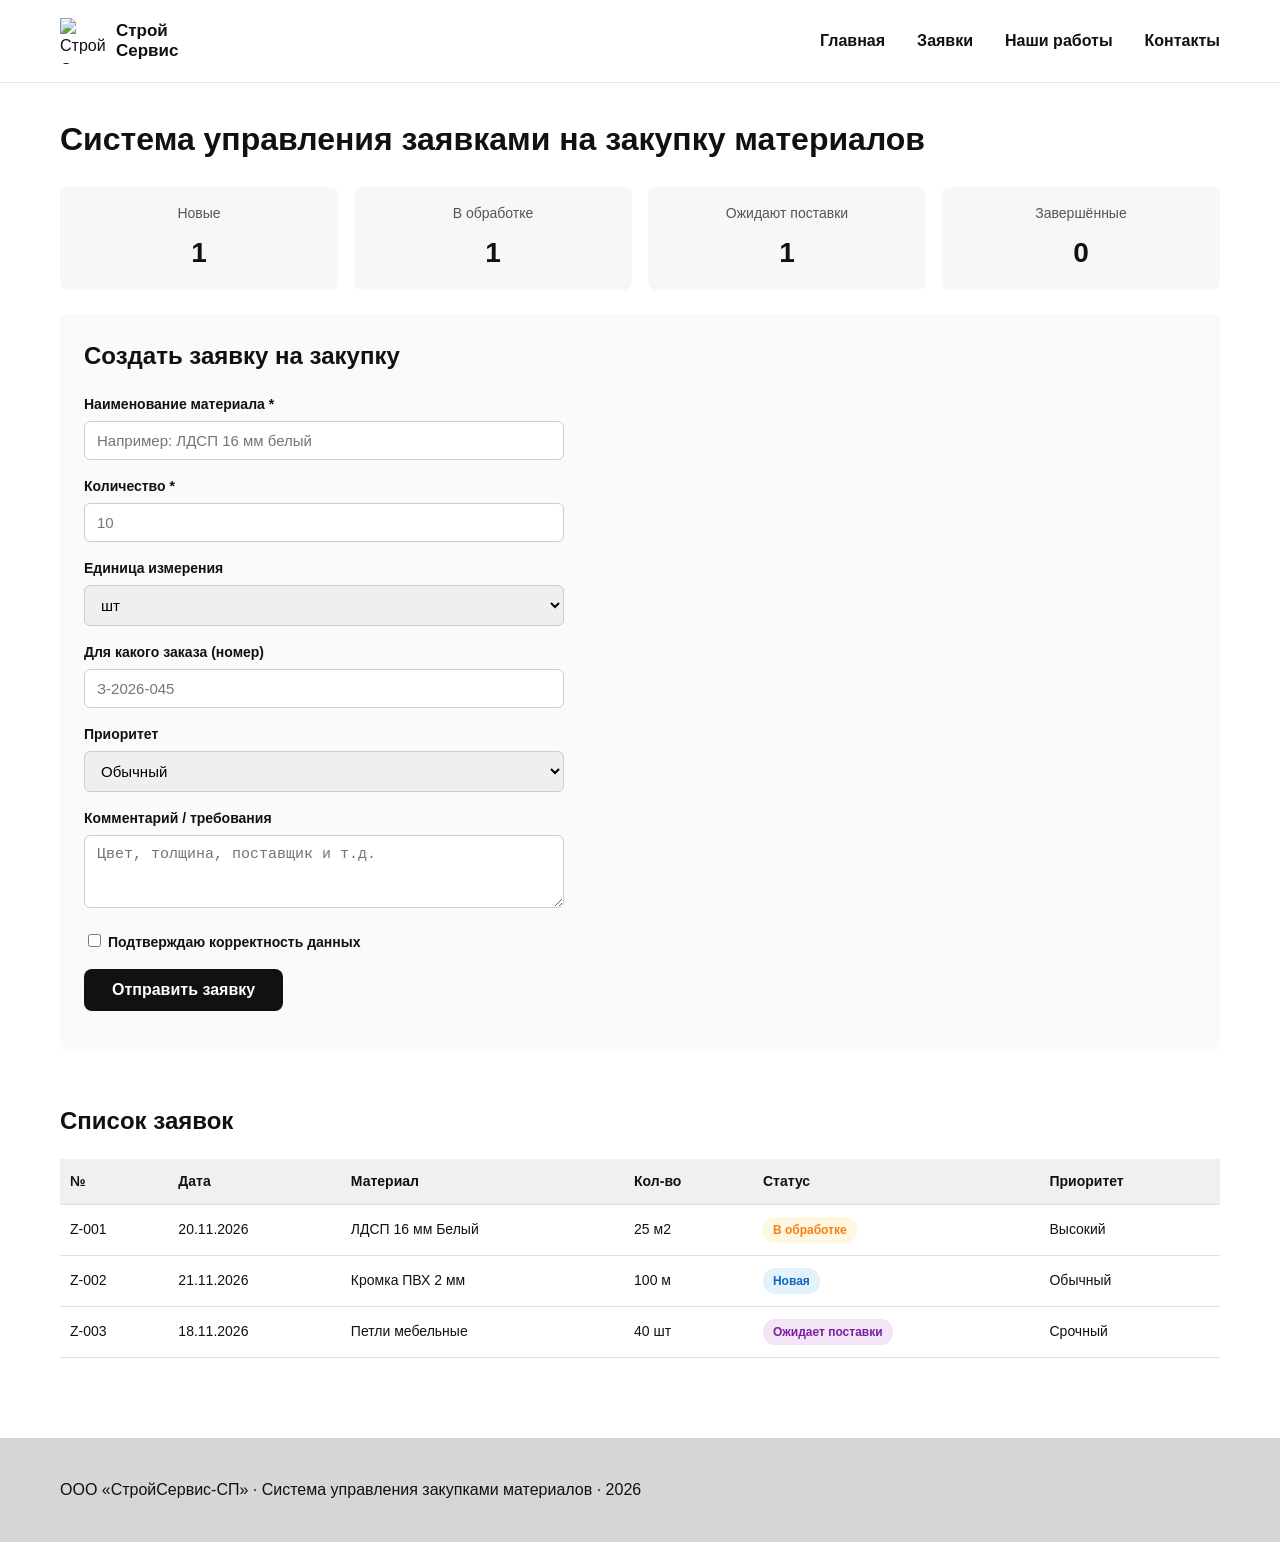
==== requests.html @ ca237415 "Add files via upload" ====
<!DOCTYPE html>
<html lang="ru">
<head>
    <meta charset="UTF-8">
    <meta name="viewport" content="width=device-width, initial-scale=1.0">
    <link rel="stylesheet" href="style.css">
    <title>Заявки на закупку материалов — СтройСервис-СП</title>
</head>
<body>
<header>
  <div class="container header-inner">
    <a class="logo" href="index.html">
      <img src="icons/logot.svg" alt="Строй Сервис" height="46" width="46">
      <div class="logo-text">Строй<br>Сервис</div>
    </a>
    <nav>
      <a href="index.html">Главная</a>
      <a href="requests.html">Заявки</a>
      <a href="#">Наши работы</a>
      <a href="#">Контакты</a>
    </nav>
  </div>
</header>

<main class="container">
  <h1 style="margin-top: 32px;">Система управления заявками на закупку материалов</h1>
  
  <section class="dashboard">
    <div class="stat-card">
      <h3>Новые</h3>
      <p class="stat-num" id="stat-new">3</p>
    </div>
    <div class="stat-card">
      <h3>В обработке</h3>
      <p class="stat-num" id="stat-process">5</p>
    </div>
    <div class="stat-card">
      <h3>Ожидают поставки</h3>
      <p class="stat-num" id="stat-wait">2</p>
    </div>
    <div class="stat-card">
      <h3>Завершённые</h3>
      <p class="stat-num" id="stat-done">12</p>
    </div>
  </section>

  <section class="form-section">
    <h2>Создать заявку на закупку</h2>
    <form id="material-request-form">
      <div class="form-row">
        <label for="material-name">Наименование материала *</label>
        <input type="text" id="material-name" name="materialName" required placeholder="Например: ЛДСП 16 мм белый">
      </div>
      <div class="form-row">
        <label for="quantity">Количество *</label>
        <input type="number" id="quantity" name="quantity" required min="1" placeholder="10">
      </div>
      <div class="form-row">
        <label for="unit">Единица измерения</label>
        <select id="unit" name="unit">
          <option value="шт">шт</option>
          <option value="м2">м²</option>
          <option value="м">м</option>
          <option value="кг">кг</option>
          <option value="л">л</option>
        </select>
      </div>
      <div class="form-row">
        <label for="order-ref">Для какого заказа (номер)</label>
        <input type="text" id="order-ref" name="orderRef" placeholder="З-2026-045">
      </div>
      <div class="form-row">
        <label for="priority">Приоритет</label>
        <select id="priority" name="priority">
          <option value="normal">Обычный</option>
          <option value="high">Высокий</option>
          <option value="urgent">Срочный</option>
        </select>
      </div>
      <div class="form-row">
        <label for="comment">Комментарий / требования</label>
        <textarea id="comment" name="comment" rows="3" placeholder="Цвет, толщина, поставщик и т.д."></textarea>
      </div>
      <div class="form-row">
        <label>
          <input type="checkbox" id="consent" name="consent" required>
          Подтверждаю корректность данных
        </label>
      </div>
      <button type="submit" class="btn-primary">Отправить заявку</button>
      <p id="form-message" class="form-message"></p>
    </form>
  </section>

  <section class="table-section">
    <h2>Список заявок</h2>
    <table id="requests-table">
      <thead>
        <tr>
          <th>№</th>
          <th>Дата</th>
          <th>Материал</th>
          <th>Кол-во</th>
          <th>Статус</th>
          <th>Приоритет</th>
        </tr>
      </thead>
      <tbody id="requests-body">
      </tbody>
    </table>
  </section>
</main>

<footer id="contacts">
  <div class="container">
    <p>ООО «СтройСервис-СП» · Система управления закупками материалов · 2026</p>
  </div>
</footer>

<script src="requests.js"></script>
</body>
</html>
---- style.css ----
* {
  box-sizing: border-box;
}

body {
  font-family: Arial, sans-serif;
  color: #111;
  background: #fff;
  min-width: 320px;
  overflow-x: hidden;
  margin: 0;
  line-height: 1.5;
}

.container {
  width: 100%;
  max-width: 1200px;
  margin: auto;
  padding: 0 20px;
}

header {
  padding: 18px 0;
  border-bottom: 1px solid #e8e8e8;
}

.header-inner {
  display: flex;
  justify-content: space-between;
  align-items: center;
}

.logo {
  display: flex;
  align-items: center;
  gap: 10px;
  color: #111;
  text-decoration: none;
}

.logo img {
  display: block;
  height: 46px;
  width: auto;
}

.logo-text {
  font-weight: 700;
  font-size: 17px;
  line-height: 1.15;
}

nav {
  display: flex;
  gap: 32px;
}

nav a {
  color: #111;
  text-decoration: none;
  font-weight: 700;
}

nav a:hover {
  color: #555;
}

/* Dashboard */
.dashboard {
  display: flex;
  gap: 16px;
  margin: 24px 0;
  flex-wrap: wrap;
}

.stat-card {
  flex: 1;
  min-width: 140px;
  background: #f7f7f7;
  border-radius: 8px;
  padding: 16px 20px;
  text-align: center;
}

.stat-card h3 {
  margin: 0 0 8px;
  font-size: 14px;
  color: #555;
  font-weight: 500;
}

.stat-num {
  margin: 0;
  font-size: 28px;
  font-weight: 700;
}

/* Form */
.form-section {
  background: #fafafa;
  padding: 24px;
  border-radius: 8px;
  margin-bottom: 32px;
}

.form-section h2 {
  margin-top: 0;
}

.form-row {
  margin-bottom: 16px;
}

.form-row label {
  display: block;
  margin-bottom: 6px;
  font-weight: 600;
  font-size: 14px;
}

.form-row input[type="text"],
.form-row input[type="number"],
.form-row select,
.form-row textarea {
  width: 100%;
  max-width: 480px;
  padding: 10px 12px;
  border: 1px solid #ccc;
  border-radius: 6px;
  font-size: 15px;
}

.btn-primary {
  background: #111;
  color: #fff;
  border: 0;
  border-radius: 8px;
  padding: 12px 28px;
  font-size: 16px;
  font-weight: 700;
  cursor: pointer;
}

.btn-primary:hover {
  background: #333;
}

.form-message {
  margin-top: 12px;
  font-weight: 600;
}

.form-message.is-error {
  color: #c00;
}

.form-message.is-success {
  color: #080;
}

/* Table */
.table-section {
  margin-bottom: 48px;
  overflow-x: auto;
}

table {
  width: 100%;
  border-collapse: collapse;
  font-size: 14px;
}

th, td {
  padding: 12px 10px;
  text-align: left;
  border-bottom: 1px solid #e0e0e0;
}

th {
  background: #f0f0f0;
  font-weight: 700;
}

.status {
  display: inline-block;
  padding: 4px 10px;
  border-radius: 12px;
  font-size: 12px;
  font-weight: 600;
}

.status-new { background: #e3f2fd; color: #1565c0; }
.status-processing { background: #fff8e1; color: #f57f17; }
.status-waiting { background: #f3e5f5; color: #7b1fa2; }
.status-done { background: #e8f5e9; color: #2e7d32; }
.status-rejected { background: #ffebee; color: #c62828; }

/* Hero */
.hero {
  display: flex;
  gap: 24px;
  margin-top: 28px;
}

.hero-img-wrap {
  width: 50%;
  height: 330px;
  position: relative;
  overflow: hidden;
  border-radius: 6px;
}

.hero-img-wrap img {
  width: 100%;
  height: 100%;
  object-fit: cover;
}

.hero-label {
  position: absolute;
  bottom: 40px;
  left: 0;
  background: rgba(0,0,0,.6);
  color: white;
  padding: 14px 18px;
  font-size: 30px;
  font-weight: 700;
}

.hero-actions {
  width: 50%;
  display: flex;
  flex-direction: column;
  gap: 24px;
}

.hero-actions button {
  flex: 1;
  border: 0;
  border-radius: 8px;
  background: #c4bebb;
  font-size: 22px;
  font-weight: 700;
  cursor: pointer;
}

.hero-actions button:hover {
  background: #b0aaa7;
}

.models-section {
  margin-top: 64px;
}

.models-section h2 {
  font-size: 28px;
}

.models-grid {
  display: flex;
  flex-wrap: wrap;
  gap: 0;
}

.card {
  width: 25%;
  padding: 8px;
}

.card img {
  width: 100%;
  height: 195px;
  object-fit: cover;
  border-radius: 4px;
  display: block;
}

.card-price {
  display: block;
  margin-top: 10px;
  font-size: 22px;
  font-weight: 700;
}

.card-name {
  color: #333;
  margin: 4px 0 0;
}

.banner {
  margin-top: 48px;
  height: 210px;
  border-radius: 8px;
  background: linear-gradient(rgba(0,0,0,.55),rgba(0,0,0,.55)), url('img/9.png') center/cover no-repeat;
  display: flex;
  align-items: center;
  padding: 40px;
}

.banner-text h1 {
  color: white;
  font-size: 38px;
  margin: 0;
}

.banner-text p {
  color: #ddd;
  font-size: 26px;
  margin: 8px 0 0;
}

.works-section {
  background: #f7f7f7;
  padding: 44px 0;
  margin-top: 48px;
}

.works-section h2 {
  text-align: center;
  margin-top: 0;
}

.works-grid {
  display: flex;
  flex-wrap: wrap;
}

.work-card {
  width: 25%;
  padding: 8px;
}

.work-card img {
  width: 100%;
  height: 185px;
  object-fit: cover;
  border-radius: 4px;
  display: block;
}

.work-card h3 {
  margin: 10px 0 4px;
  font-size: 16px;
}

.work-card p {
  margin: 0;
  font-size: 14px;
  color: #555;
}

footer {
  background: #d8d5d5;
  margin-top: 80px;
  padding: 24px 0;
}

.footer-top {
  display: flex;
  justify-content: space-between;
  padding: 36px 0;
}

.footer-nav-links {
  display: flex;
  gap: 24px;
  margin-bottom: 12px;
}

.footer-nav-links a {
  color: #111;
  text-decoration: none;
  font-weight: 600;
}

.footer-right {
  display: flex;
  flex-direction: column;
  gap: 14px;
  align-items: flex-end;
}

.social-icons {
  display: flex;
  gap: 12px;
}

.social-icon {
  width: 48px;
  height: 48px;
  border-radius: 50%;
  display: flex;
  justify-content: center;
  align-items: center;
  overflow: hidden;
  background: #fff;
}

.social-icon img {
  width: 100%;
  height: 100%;
  object-fit: cover;
}

.btn-zayvka {
  background: #111;
  color: white;
  border: 0;
  border-radius: 20px;
  padding: 10px 28px;
  text-decoration: none;
  font-weight: 700;
  display: inline-block;
}

.btn-zayvka:hover {
  background: #333;
}

.footer-bottom {
  border-top: 1px solid #bbb;
  padding: 24px 0;
  display: flex;
  gap: 24px;
}

.footer-bottom div {
  width: 25%;
}

.footer-bottom h4 {
  margin: 0 0 8px;
}

.footer-bottom address,
.footer-bottom p {
  margin: 0;
  font-style: normal;
  font-size: 14px;
}

@media (max-width: 1024px) {
  .hero {
    flex-direction: column;
  }
  .hero-img-wrap,
  .hero-actions {
    width: 100%;
  }
  .card,
  .work-card {
    width: 50%;
  }
  .footer-bottom div {
    width: 50%;
  }
}

@media (max-width: 768px) {
  .banner {
    height: 160px;
    padding: 24px;
  }
  .banner-text h1 {
    font-size: 26px;
  }
  .banner-text p {
    font-size: 18px;
  }
  .header-inner {
    flex-direction: column;
    gap: 12px;
  }
  nav {
    flex-wrap: wrap;
    justify-content: center;
    gap: 16px;
  }
  .hero-img-wrap {
    height: 220px;
  }
  .hero-label {
    font-size: 20px;
    bottom: 20px;
  }
  .card,
  .work-card {
    width: 100%;
  }
  .footer-top,
  .footer-bottom {
    flex-direction: column;
  }
  .footer-right {
    align-items: center;
  }
  .footer-bottom div {
    width: 100%;
  }
  .dashboard {
    flex-direction: column;
  }
}
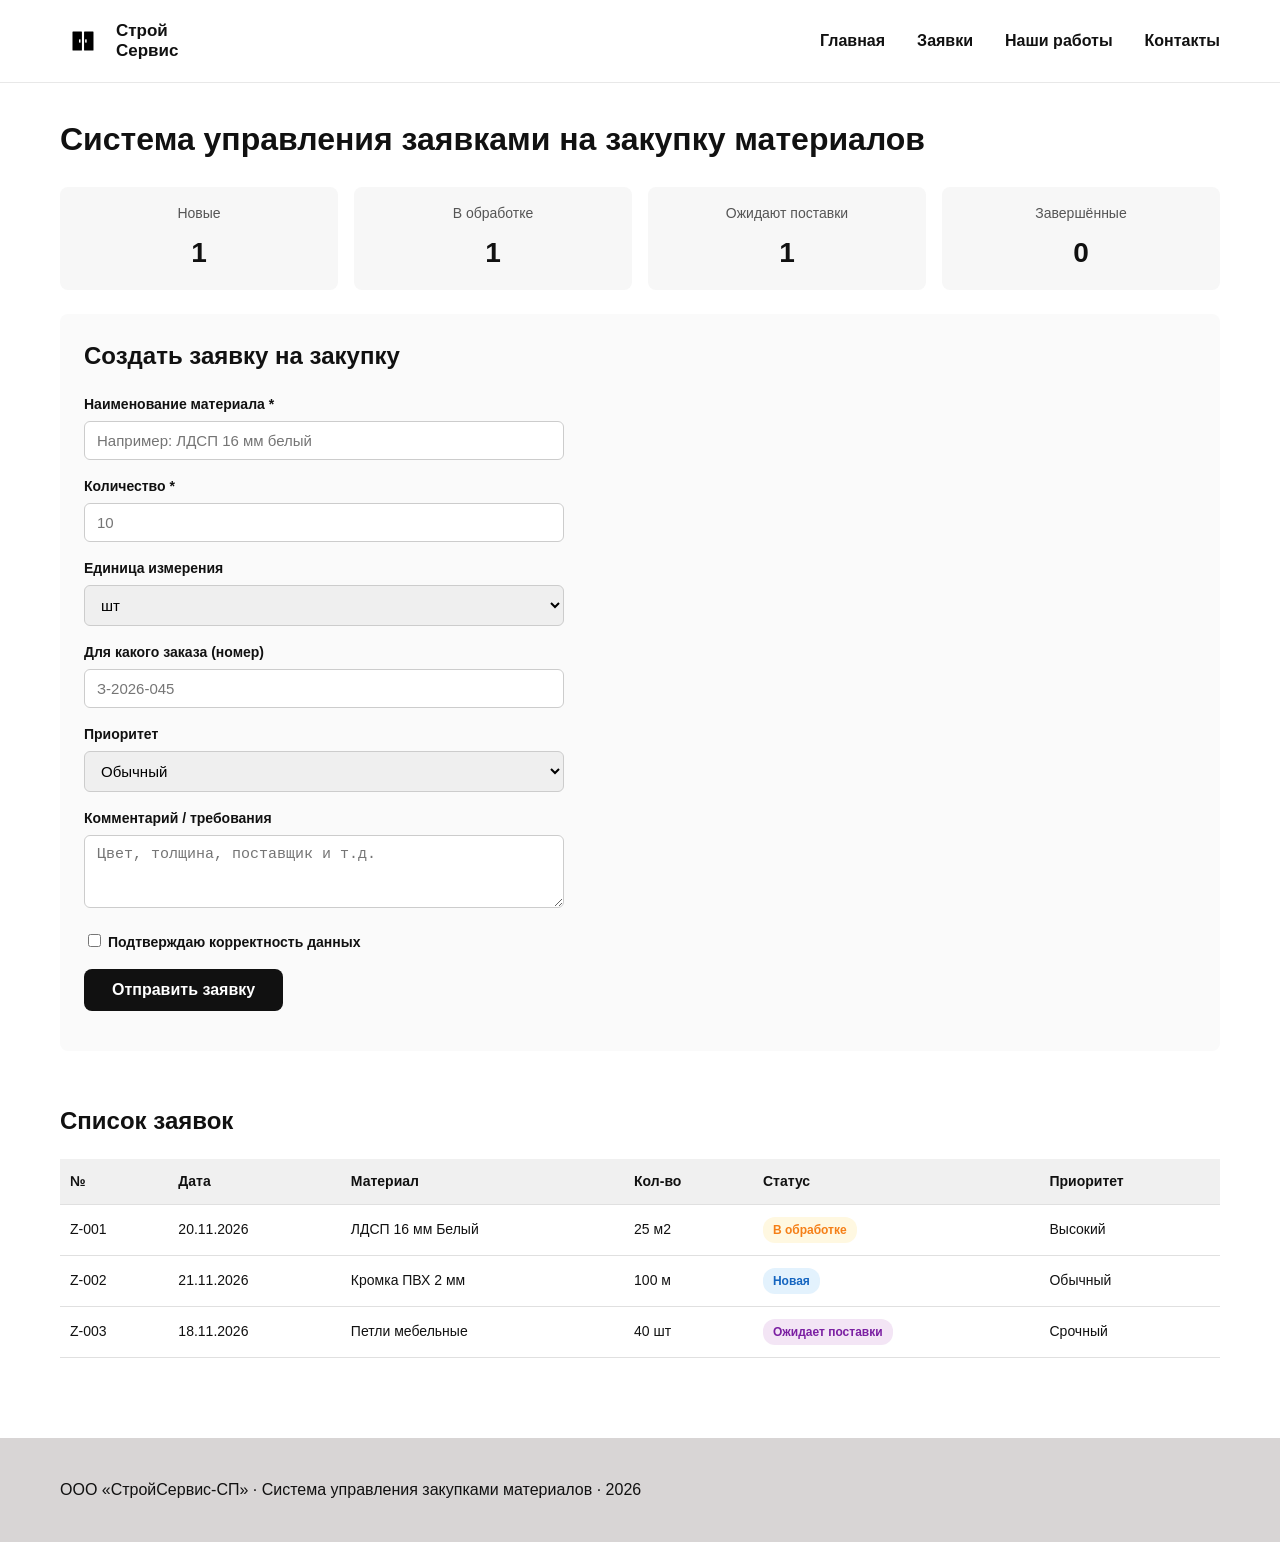
==== commit b4843f61: "Update requests.html" ====
--- a/requests.html
+++ b/requests.html
@@ -10,7 +10,7 @@
 <header>
   <div class="container header-inner">
     <a class="logo" href="index.html">
-      <img src="icons/logot.svg" alt="Строй Сервис" height="46" width="46">
+      <img src="logot.svg" alt="Строй Сервис" height="46" width="46">
       <div class="logo-text">Строй<br>Сервис</div>
     </a>
     <nav>
